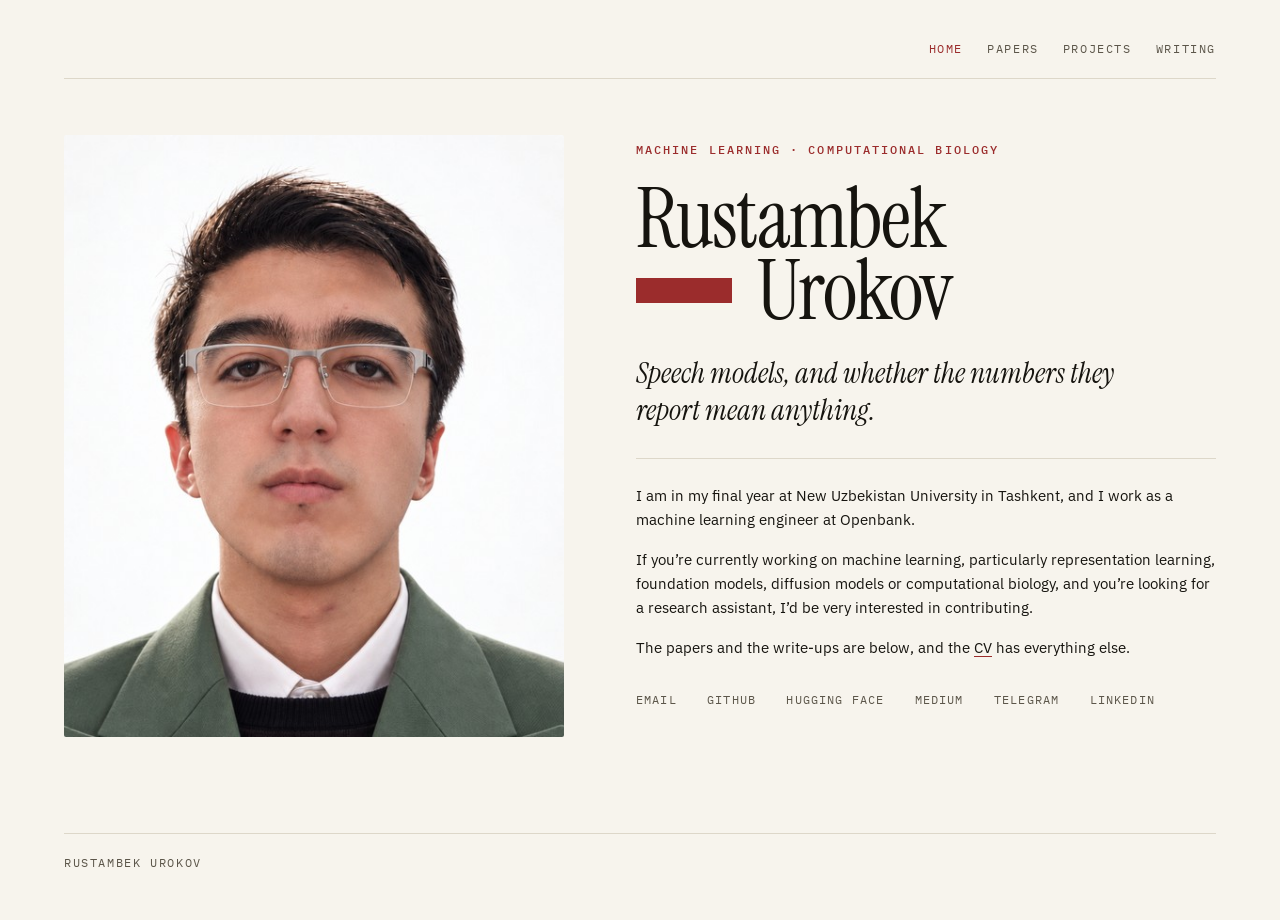
==== index.html @ 9747d891 "Restore the bio that was lost with the server Recovered verbatim from a database dump captured in a " ====
<!doctype html>
<html lang="en">
<head>
<meta charset="utf-8">
<meta name="viewport" content="width=device-width, initial-scale=1">

<meta http-equiv="Content-Security-Policy" content="default-src 'self'; script-src 'self'; style-src 'self'; img-src 'self'; font-src 'self'; form-action 'self'; base-uri 'none'; object-src 'none'">
<meta name="referrer" content="strict-origin-when-cross-origin">
<title>Rustambek Urokov</title>
<meta name="description" content="Undergraduate researcher in machine learning and computational biology at New Uzbekistan University. Held-out evaluation for protein and sequence models.">
<link rel="canonical" href="https://rustambek.org/">
<link rel="alternate" type="application/rss+xml" title="Rustambek Urokov" href="/rss.xml">

<meta property="og:type" content="website">
<meta property="og:site_name" content="Rustambek Urokov">
<meta property="og:title" content="Rustambek Urokov">
<meta property="og:description" content="Undergraduate researcher in machine learning and computational biology at New Uzbekistan University. Held-out evaluation for protein and sequence models.">
<meta property="og:url" content="https://rustambek.org/">
<meta property="og:locale" content="en_US">

<meta property="og:image" content="https://rustambek.org/uploads/1d72f342-a28c-4447-9841-f3e187ed0b8f.jpg">

<meta property="og:image:alt" content="Rustambek Urokov">
<meta name="twitter:card" content="summary_large_image">

<link rel="preload" href="/static/fonts/instrumentserif-400-latin.woff2" as="font" type="font/woff2" crossorigin>
<link rel="preload" href="/static/fonts/ibmplexsans-400-latin.woff2" as="font" type="font/woff2" crossorigin>
<link rel="stylesheet" href="/static/fonts.css">
<link rel="stylesheet" href="/static/prose.css">
<link rel="stylesheet" href="/static/site.css">
<script src="/static/app.js"></script>
</head>
<body>
<a class="skip-link" href="#main">Skip to content</a>

<details class="nav-menu" id="nav-menu">
  <summary><span class="vh">Menu</span></summary>
  <div class="nav-panel">
    <p class="nav-panel-name">Rustambek Urokov</p>
    <nav aria-label="Primary">
      <a href="/" aria-current="page">Home</a>
      <a href="/papers">Papers</a>
      <a href="/projects">Projects</a>
      <a href="/blog">Writing</a>
    </nav>
  </div>
</details>

<header class="site-header">
  <div class="page page-home">
    <div class="masthead">
      
      <nav class="site-nav" aria-label="Primary">
        <a href="/" aria-current="page">Home</a>
        <a href="/papers">Papers</a>
        <a href="/projects">Projects</a>
        <a href="/blog">Writing</a>
      </nav>
    </div>
  </div>
</header>

<main id="main" tabindex="-1">
  <div class="page page-home">

<section class="home-split">
  
  <img class="portrait" src="/uploads/a8c092fd-eb2f-4014-a95a-51be1bc192da.jpg" alt="Rustambek Urokov" width="900" height="1125">
  
  <div class="home-text">
    <p class="kicker">Machine learning · computational biology</p>
    <h1 class="name">
      <span>Rustambek</span>
      <span class="name-2"><i class="mark" aria-hidden="true"></i>Urokov</span>
    </h1>
    <p class="statement">Speech models, and whether the numbers they report mean anything.</p>
    <hr class="hero-rule">
    <div class="prose bio"><p>I am in my final year at New Uzbekistan University in Tashkent, and I work as a machine learning engineer at Openbank.</p>
<p>If you’re currently working on machine learning, particularly representation learning, foundation models, diffusion models or computational biology, and you’re looking for a research assistant, I’d be very interested in contributing.</p>
<p>The papers and the write-ups are below, and the <a href="https://rustambek.org/static/cv.pdf" rel="noopener noreferrer">CV</a> has everything else.</p>
</div>
    
    <ul class="elsewhere">
      
      
      <li><a href="mailto:r.urokov@newuu.uz">Email</a></li>
      
      <li><a href="https://github.com/rustambekurokov">GitHub</a></li>
      
      <li><a href="https://huggingface.co/rustambekurokov">Hugging Face</a></li>
      
      <li><a href="https://medium.com/@urokovrustambek">Medium</a></li>
      
      <li><a href="https://t.me/rustam_urokov">Telegram</a></li>
      
      <li><a href="https://www.linkedin.com/in/rustambek-u-0b0023275/">LinkedIn</a></li>
      
    </ul>
    
  </div>
</section>

  </div>
</main>

<footer class="site-footer">
  <div class="page page-home">
    <p>Rustambek Urokov</p>
  </div>
</footer>
</body>
</html>
---- static/fonts.css ----
/* Self-hosted so the site still makes no third-party request. Instrument Serif and
   IBM Plex are both open-licensed (OFL). Libertinus Math stays: MathML has nothing
   else to fall back to. */
@font-face {
  font-family: "Instrument Serif";
  font-style: normal;
  font-weight: 400;
  font-display: swap;
  src: url(/static/fonts/instrumentserif-400-latin.woff2) format("woff2");
  unicode-range: U+0000-00FF, U+0131, U+0152-0153, U+02BB-02BC, U+02C6, U+02DA, U+02DC, U+0304, U+0308, U+0329, U+2000-206F, U+20AC, U+2122, U+2190-2199, U+2212, U+2215, U+FEFF, U+FFFD;
}
@font-face {
  font-family: "Instrument Serif";
  font-style: normal;
  font-weight: 400;
  font-display: swap;
  src: url(/static/fonts/instrumentserif-400-latin-ext.woff2) format("woff2");
  unicode-range: U+0100-02BA, U+02BD-02C5, U+02C7-02CC, U+02CE-02D7, U+02DD-02FF, U+0304, U+0308, U+0329, U+1D00-1DBF, U+1E00-1E9F, U+1EF2-1EFF, U+2020, U+20A0-20AB, U+20AD-20C0, U+2113, U+2C60-2C7F, U+A720-A7FF;
}
@font-face {
  font-family: "Instrument Serif";
  font-style: italic;
  font-weight: 400;
  font-display: swap;
  src: url(/static/fonts/instrumentserif-400i-latin.woff2) format("woff2");
  unicode-range: U+0000-00FF, U+0131, U+0152-0153, U+02BB-02BC, U+02C6, U+02DA, U+02DC, U+0304, U+0308, U+0329, U+2000-206F, U+20AC, U+2122, U+2190-2199, U+2212, U+2215, U+FEFF, U+FFFD;
}
@font-face {
  font-family: "Instrument Serif";
  font-style: italic;
  font-weight: 400;
  font-display: swap;
  src: url(/static/fonts/instrumentserif-400i-latin-ext.woff2) format("woff2");
  unicode-range: U+0100-02BA, U+02BD-02C5, U+02C7-02CC, U+02CE-02D7, U+02DD-02FF, U+0304, U+0308, U+0329, U+1D00-1DBF, U+1E00-1E9F, U+1EF2-1EFF, U+2020, U+20A0-20AB, U+20AD-20C0, U+2113, U+2C60-2C7F, U+A720-A7FF;
}
@font-face {
  font-family: "IBM Plex Sans";
  font-style: normal;
  font-weight: 100 700;
  font-display: swap;
  src: url(/static/fonts/ibmplexsans-400-latin.woff2) format("woff2");
  unicode-range: U+0000-00FF, U+0131, U+0152-0153, U+02BB-02BC, U+02C6, U+02DA, U+02DC, U+0304, U+0308, U+0329, U+2000-206F, U+20AC, U+2122, U+2190-2199, U+2212, U+2215, U+FEFF, U+FFFD;
}
@font-face {
  font-family: "IBM Plex Sans";
  font-style: normal;
  font-weight: 100 700;
  font-display: swap;
  src: url(/static/fonts/ibmplexsans-400-latin-ext.woff2) format("woff2");
  unicode-range: U+0100-02BA, U+02BD-02C5, U+02C7-02CC, U+02CE-02D7, U+02DD-02FF, U+0304, U+0308, U+0329, U+1D00-1DBF, U+1E00-1E9F, U+1EF2-1EFF, U+2020, U+20A0-20AB, U+20AD-20C0, U+2113, U+2C60-2C7F, U+A720-A7FF;
}
@font-face {
  font-family: "IBM Plex Mono";
  font-style: normal;
  font-weight: 400;
  font-display: swap;
  src: url(/static/fonts/ibmplexmono-400-latin.woff2) format("woff2");
  unicode-range: U+0000-00FF, U+0131, U+0152-0153, U+02BB-02BC, U+02C6, U+02DA, U+02DC, U+0304, U+0308, U+0329, U+2000-206F, U+20AC, U+2122, U+2190-2199, U+2212, U+2215, U+FEFF, U+FFFD;
}
@font-face {
  font-family: "IBM Plex Mono";
  font-style: normal;
  font-weight: 400;
  font-display: swap;
  src: url(/static/fonts/ibmplexmono-400-latin-ext.woff2) format("woff2");
  unicode-range: U+0100-02BA, U+02BD-02C5, U+02C7-02CC, U+02CE-02D7, U+02DD-02FF, U+0304, U+0308, U+0329, U+1D00-1DBF, U+1E00-1E9F, U+1EF2-1EFF, U+2020, U+20A0-20AB, U+20AD-20C0, U+2113, U+2C60-2C7F, U+A720-A7FF;
}
@font-face {
  font-family: "IBM Plex Mono";
  font-style: normal;
  font-weight: 500;
  font-display: swap;
  src: url(/static/fonts/ibmplexmono-500-latin.woff2) format("woff2");
  unicode-range: U+0000-00FF, U+0131, U+0152-0153, U+02BB-02BC, U+02C6, U+02DA, U+02DC, U+0304, U+0308, U+0329, U+2000-206F, U+20AC, U+2122, U+2190-2199, U+2212, U+2215, U+FEFF, U+FFFD;
}
@font-face {
  font-family: "IBM Plex Mono";
  font-style: normal;
  font-weight: 500;
  font-display: swap;
  src: url(/static/fonts/ibmplexmono-500-latin-ext.woff2) format("woff2");
  unicode-range: U+0100-02BA, U+02BD-02C5, U+02C7-02CC, U+02CE-02D7, U+02DD-02FF, U+0304, U+0308, U+0329, U+1D00-1DBF, U+1E00-1E9F, U+1EF2-1EFF, U+2020, U+20A0-20AB, U+20AD-20C0, U+2113, U+2C60-2C7F, U+A720-A7FF;
}
@font-face {
  font-family: "Libertinus Math";
  font-style: normal;
  font-weight: 400;
  font-display: swap;
  src: url(/static/fonts/libertinusmath-400.woff2) format("woff2");
}
---- static/prose.css ----
.prose { font-variant-numeric: oldstyle-nums proportional-nums; }
.prose > :first-child { margin-top: 0; }
.prose > :last-child { margin-bottom: 0; }
.prose p { margin: 0 0 1rem; text-wrap: pretty; }
.prose h2, .prose h3, .prose h4 {
  font-family: var(--font-text); color: var(--ink);
  font-weight: 600; line-height: 1.25; margin: 2rem 0 .6rem;
  text-wrap: balance;
}
.prose h2 { font-size: 1.25rem; }
.prose h3 { font-size: 1.05rem; font-weight: 400; font-style: italic; }
.prose h4 { font-size: .85rem; font-variant-caps: small-caps; letter-spacing: .05em; }
.prose ul, .prose ol { margin: 0 0 1rem; padding-left: 1.4rem; }
.prose li { margin-bottom: .25rem; }
.prose li > p { margin-bottom: .4rem; }
.prose blockquote {
  margin: 1.25rem 0; padding: .1rem 0 .1rem 1rem;
  border-left: 2px solid var(--accent);
}
.prose blockquote > :last-child { margin-bottom: 0; }
.prose code { font-family: var(--font-mono); font-size: .88em; }
.prose pre {
  font-family: var(--font-mono); font-size: .85em; line-height: 1.5;
  overflow-x: auto; padding: .9rem 1.1rem; margin: 1.25rem 0;
  background: var(--code-bg); border-radius: 2px;
}
.prose pre code { font-size: inherit; }
.prose img { max-width: 100%; height: auto; display: block; margin: 1.25rem 0; }
.prose hr { border: 0; border-top: 1px solid var(--rule); margin: 2rem 0; }
.prose table {
  border-collapse: collapse; width: 100%; margin: 1.25rem 0;
  font-size: .95em; font-variant-numeric: lining-nums tabular-nums;
}
.prose th, .prose td { text-align: left; vertical-align: top; padding: .4rem .6rem; border-bottom: 1px solid var(--rule); }
.prose th { font-weight: 400; font-variant-caps: all-small-caps; letter-spacing: .05em; color: var(--muted); }
.prose figure { margin: 1.25rem 0; }
.prose figcaption { font-variant-caps: all-small-caps; letter-spacing: .05em; font-size: .8rem; color: var(--muted); margin-top: .5rem; }
.prose sup { line-height: 0; }
.prose del { color: var(--muted); }
.prose input[type=checkbox] { margin-right: .4rem; }
.prose .footnote-definition { display: flex; gap: .6rem; font-size: .9em; }
.prose .footnote-definition:first-of-type { border-top: 1px solid var(--rule); padding-top: 1rem; margin-top: 2rem; }
.prose .footnote-definition p { margin: 0 0 .5rem; }

math { font-family: var(--font-math); font-size: 1em; }
.math-display { display: block; overflow-x: auto; margin: 1.5rem 0; text-align: center; }
.math-error { color: var(--accent); font-family: var(--font-mono); }

.diagram { margin: 1.25rem 0; overflow-x: auto; }
.diagram svg { max-width: 100%; height: auto; }
.svgbob line, .svgbob path, .svgbob circle, .svgbob rect, .svgbob polygon {
  stroke: var(--ink); stroke-width: 2; stroke-opacity: 1; fill-opacity: 1;
  stroke-linecap: round; stroke-linejoin: miter;
}
.svgbob text {
  white-space: pre; fill: var(--ink);
  font-family: var(--font-mono); font-size: 14px;
}
.svgbob rect.backdrop { stroke: none; fill: var(--bg); }
.svgbob .broken { stroke-dasharray: 8; }
.svgbob .filled { fill: var(--ink); }
.svgbob .bg_filled { fill: var(--bg); stroke-width: 1; }
.svgbob .nofill { fill: var(--bg); }
.svgbob .end_marked_arrow          { marker-end: url(#arrow); }
.svgbob .start_marked_arrow        { marker-start: url(#arrow); }
.svgbob .end_marked_diamond        { marker-end: url(#diamond); }
.svgbob .start_marked_diamond      { marker-start: url(#diamond); }
.svgbob .end_marked_circle         { marker-end: url(#circle); }
.svgbob .start_marked_circle       { marker-start: url(#circle); }
.svgbob .end_marked_open_circle    { marker-end: url(#open_circle); }
.svgbob .start_marked_open_circle  { marker-start: url(#open_circle); }
.svgbob .end_marked_big_open_circle   { marker-end: url(#big_open_circle); }
.svgbob .start_marked_big_open_circle { marker-start: url(#big_open_circle); }
---- static/site.css ----
/* rustambek.org — one bold move (the name), quiet everywhere else.
   Palette and type are the same system as the printed CV: warm paper, cardinal
   accent, Instrument Serif for the name, IBM Plex Sans to read, IBM Plex Mono
   for labels, dates and links. */

:root {
  --bg: #f7f4ed;
  --ink: #16140f;
  --muted: #5c564a;
  --rule: #ddd7c9;
  --accent: #9b2c2c;
  --paper-link: #16140f;
  --meta-link: #9b2c2c;
  --code-bg: #efe9dc;

  --font-display: "Instrument Serif", Georgia, "Times New Roman", serif;
  --font-text: "IBM Plex Sans", system-ui, -apple-system, sans-serif;
  --font-mono: "IBM Plex Mono", ui-monospace, SFMono-Regular, Menlo, monospace;
  --font-math: "Libertinus Math", "STIX Two Math", "Cambria Math", serif;

  --rail: 12rem;      /* the left column: portrait, links, dates */
  --gap: 2.2rem;
  --measure: 33rem;   /* ~58 characters: the CV's column, not a blog's */
  --page-x: 1.75rem;
}

*, *::before, *::after { box-sizing: border-box; }
[hidden] { display: none !important; }

html { background: var(--bg); }
body {
  margin: 0; min-height: 100dvh;
  display: flex; flex-direction: column;
  padding: 0 var(--page-x);
  background: var(--bg); color: var(--ink);
  font-family: var(--font-text); font-size: .9375rem; line-height: 1.6;
  font-kerning: normal;
  -webkit-font-smoothing: antialiased; text-rendering: optimizeLegibility;
}
main { flex: 1 0 auto; padding-top: 3.5rem; }

.vh {
  position: absolute !important;
  width: 1px; height: 1px;
  margin: -1px; padding: 0; border: 0;
  overflow: hidden; clip-path: inset(50%);
  white-space: nowrap;
}
.skip-link {
  position: absolute; left: -9999px; top: 0; z-index: 100;
  font-family: var(--font-mono); font-size: .75rem; letter-spacing: .1em; text-transform: uppercase;
}
.skip-link:focus {
  left: .5rem; top: .5rem;
  background: var(--bg); color: var(--ink);
  padding: .6rem 1rem; text-decoration: none;
  outline: 2px solid var(--accent); outline-offset: 3px;
}
:focus-visible { outline: 2px solid var(--accent); outline-offset: 3px; border-radius: 1px; }
@media (forced-colors: active) { :focus-visible { outline-color: Highlight; } }
main:focus { outline: none; }

a { color: var(--ink); text-decoration: none; background-image: linear-gradient(var(--accent), var(--accent));
    background-size: 100% 1px; background-repeat: no-repeat; background-position: 0 100%; }
a:hover { background-size: 100% 2px; }

.page { width: 100%; max-width: calc(var(--rail) + var(--gap) + var(--measure)); margin-inline: auto; }
/* The home page is a two-column composition around a large portrait, so it needs more room
   than a reading column. Header and footer take the same width there. */
.page-home { max-width: 72rem; }

/* An article has nothing to put in the rail — a date and a name sit above the title — so the
   rail would only push the prose to the right of a page that is otherwise empty. On a post
   the whole page is the reading column instead: wordmark, text and footer share one measure,
   centred. */
.page-reading { max-width: var(--measure); }
.page-reading .row { grid-template-columns: minmax(0, 1fr); column-gap: 0; }
.page-reading .txt { grid-column: 1; }
.row { display: grid; grid-template-columns: var(--rail) minmax(0, 1fr); column-gap: var(--gap); }
.rail { grid-column: 1; margin: 0; }
.txt { grid-column: 2; min-width: 0; }

/* ---------------------------------------------------------------- masthead */

.site-header { padding-top: 2.25rem; }
.masthead {
  display: flex; flex-wrap: wrap; justify-content: space-between; align-items: baseline;
  gap: .5rem 1.5rem; padding-bottom: 1rem; border-bottom: 1px solid var(--rule);
}
.wordmark {
  font-family: var(--font-mono); font-size: .8rem; font-weight: 500;
  letter-spacing: .12em; text-transform: uppercase;
  color: var(--ink); background-image: none;
}
.site-nav {
  display: flex; gap: 1.5rem; margin-left: auto;
  font-family: var(--font-mono); font-size: .72rem; letter-spacing: .14em; text-transform: uppercase;
}
.site-nav a { color: var(--muted); background-image: none; padding: .25rem 0; }
.site-nav a:hover { color: var(--ink); }
.site-nav a[aria-current="page"] { color: var(--accent); }

.nav-menu { display: none; }
.nav-menu > summary {
  list-style: none;
  position: fixed; top: 1.1rem; right: 1rem; z-index: 60;
  display: grid; place-items: center;
  width: 44px; height: 44px; cursor: pointer;
}
.nav-menu > summary::-webkit-details-marker { display: none; }
.nav-menu > summary::before, .nav-menu[open] > summary::after {
  content: ""; grid-area: 1 / 1; place-self: center;
  width: 22px; height: 2px; background: var(--ink);
}
.nav-menu > summary::before { box-shadow: 0 -7px 0 var(--ink), 0 7px 0 var(--ink); }
.nav-menu[open] > summary::before { box-shadow: none; rotate: 45deg; }
.nav-menu[open] > summary::after { rotate: -45deg; }
@media (prefers-reduced-motion: no-preference) {
  .nav-menu > summary::before, .nav-menu > summary::after { transition: rotate .15s ease, box-shadow .15s ease; }
}
.nav-panel {
  position: fixed; inset: 0; z-index: 50; background: var(--bg);
  display: flex; flex-direction: column; align-items: flex-start; justify-content: center;
  gap: 1.75rem; padding: var(--page-x);
}
.nav-panel-name { font-family: var(--font-mono); font-size: .75rem; letter-spacing: .14em; text-transform: uppercase; color: var(--muted); margin: 0; }
.nav-panel nav { display: flex; flex-direction: column; gap: 1rem; }
.nav-panel a { font-family: var(--font-display); font-size: 2.4rem; line-height: 1.1; background-image: none; }
.nav-panel a[aria-current="page"] { color: var(--accent); }

/* ---------------------------------------------------------------- the name */

/* Home: the portrait carries the left half, floor to ceiling. */
.home-split {
  display: grid; grid-template-columns: minmax(0, 31.25rem) minmax(0, 1fr);
  column-gap: 4.5rem; align-items: start;
}
.home-text { min-width: 0; padding-top: .35rem; }
.hero { padding-bottom: 1rem; }
.kicker {
  margin: 0 0 1.4rem;
  font-family: var(--font-mono); font-size: .72rem; font-weight: 500;
  letter-spacing: .18em; text-transform: uppercase; color: var(--accent);
}
.name {
  margin: 0; font-family: var(--font-display); font-weight: 400;
  font-size: clamp(2.9rem, 6.6vw, 5.5rem); line-height: .86; letter-spacing: -0.022em;
}
.name > span { display: block; }
.name-2 { display: flex !important; align-items: center; gap: clamp(.75rem, 2vw, 1.5rem); }
.mark {
  display: block; flex-shrink: 0;
  width: clamp(3.5rem, 7.5vw, 6.5rem); height: clamp(1.1rem, 1.95vw, 1.65rem);
  background: var(--accent);
}

/* The one line that makes the CV read as designed: a sentence, set large and italic,
   between the name and the prose. */
.statement {
  margin: 1.75rem 0 0; max-width: 33rem;
  font-family: var(--font-display); font-style: italic; font-weight: 400;
  font-size: clamp(1.35rem, 2.3vw, 1.875rem); line-height: 1.24; text-wrap: pretty;
}
.hero-rule { margin: 1.85rem 0 1.6rem; height: 1px; background: var(--rule); border: 0; }
.hero-body {
  display: grid; grid-template-columns: var(--rail) minmax(0, 1fr);
  column-gap: var(--gap);
  margin-top: 1.75rem;
}
.hero-rail { grid-column: 1; }
.portrait {
  grid-column: 1; display: block;
  width: 100%; height: clamp(26rem, 47vw, 43.75rem);
  object-fit: cover; object-position: center 20%;
  border-radius: 2px;
}
.hero-text { grid-column: 2; min-width: 0; }
.hero-text .bio p:first-child { margin-top: 0; }
.elsewhere {
  list-style: none; margin: 1.9rem 0 0; padding: 0;
  display: flex; flex-wrap: wrap; gap: .5rem 1.9rem;
  font-family: var(--font-mono); font-size: .72rem; letter-spacing: .1em; text-transform: uppercase;
}
.elsewhere li { margin: 0; }
.rail-label {
  margin: 1.4rem 0 .6rem; font-family: var(--font-mono); font-size: .65rem; font-weight: 500;
  letter-spacing: .18em; text-transform: uppercase; color: var(--accent);
}
.elsewhere a { color: var(--muted); background-image: none; }
.elsewhere a:hover { color: var(--accent); }

/* ---------------------------------------------------------------- sections */

.band { margin-top: 3.25rem; }
.label {
  display: flex; align-items: center; gap: 1rem; margin: 0 0 1.1rem;
  font-family: var(--font-mono); font-size: .72rem; font-weight: 500;
  letter-spacing: .18em; text-transform: uppercase; color: var(--accent);
}
.label::after { content: ""; flex-grow: 1; height: 1px; background: var(--rule); }
.page-title {
  margin: 0 0 2.5rem; font-family: var(--font-display); font-weight: 400;
  font-size: clamp(2.6rem, 8vw, 4.5rem); line-height: .95; letter-spacing: -0.015em;
}
.empty { color: var(--muted); }
.more { margin: 1.75rem 0 0; font-family: var(--font-mono); font-size: .72rem; letter-spacing: .14em; text-transform: uppercase; }
.more a { color: var(--muted); background-image: none; }
.more a::after { content: "\00A0\2192"; color: var(--accent); }
.more a:hover { color: var(--ink); }

.entries { list-style: none; margin: 0; padding: 0; }
.entry {
  display: grid; grid-template-columns: 2.75rem minmax(0, 1fr); column-gap: 1rem;
  padding: 1.15rem 0; border-top: 1px solid var(--rule);
}
.entry:first-child { border-top: 0; padding-top: 0; }
.num { font-family: var(--font-mono); font-size: .72rem; color: var(--accent); padding-top: .32rem; }
.entry-title { margin: 0; font-size: 1rem; font-weight: 500; line-height: 1.4; text-wrap: pretty; }
.entry-title a { background-size: 100% 1px; }
.authors { margin: .35rem 0 0; font-size: .9rem; color: var(--muted); }
.authors strong { font-weight: 500; color: var(--ink); }
.summary { margin: .5rem 0 0; font-size: .92rem; color: var(--muted); text-wrap: pretty; }
.meta { margin: .35rem 0 0; font-family: var(--font-mono); font-size: .7rem; letter-spacing: .06em; color: var(--muted); }
.date { font-family: var(--font-mono); font-size: .72rem; letter-spacing: .06em; color: var(--muted); }
.refs { display: flex; flex-wrap: wrap; gap: .5rem 1rem; margin: .7rem 0 0; }
.chip {
  font-family: var(--font-mono); font-size: .68rem; letter-spacing: .1em; text-transform: uppercase;
  color: var(--meta-link); background-image: none; padding: .3rem 0;
}
.chip::before { content: "["; }
.chip::after { content: "]"; }
.chip:hover { color: var(--ink); }
.ext::after { content: "\00A0\2197"; font-size: .8em; color: var(--accent); }

.year-band { margin-top: 3rem; }
.year-band:first-of-type { margin-top: 0; }
.year {
  margin: 0 0 1.25rem; font-family: var(--font-display); font-weight: 400;
  font-size: 2rem; line-height: 1; color: var(--muted);
}

/* ---------------------------------------------------------------- article */

.article-head { margin-bottom: 2.5rem; }
.post-title {
  margin: .75rem 0 0; font-family: var(--font-display); font-weight: 400;
  font-size: clamp(2rem, 6vw, 3.25rem); line-height: 1.02; letter-spacing: -0.01em; text-wrap: balance;
}
.byline { margin: .9rem 0 0; font-family: var(--font-mono); font-size: .72rem; letter-spacing: .1em; text-transform: uppercase; color: var(--muted); }
.post-list { list-style: none; margin: 0; padding: 0; }
.post-list > li { padding: 1.75rem 0; border-top: 1px solid var(--rule); }
.post-list > li:first-child { border-top: 0; padding-top: 0; }
.excerpt { margin: .5rem 0 0; color: var(--muted); font-size: .95rem; text-wrap: pretty; }

/* ---------------------------------------------------------------- footer */

.site-footer { margin-top: 6rem; }
.site-footer .page {
  border-top: 1px solid var(--rule); padding: 1.25rem 0 3rem;
  font-family: var(--font-mono); font-size: .72rem; letter-spacing: .14em; text-transform: uppercase;
  color: var(--muted);
}
.site-footer p { margin: 0; }

/* ------------------------------------------------- motion, added by script */

/* `pending` is only ever set by the script, on an element it is already observing, so
   nothing can be left invisible if the script does not run. */
.reveal.pending { opacity: 0; transform: translateY(12px); }
.reveal.seen { opacity: 1; transform: none; transition: opacity .7s ease, transform .7s ease; }
@media (prefers-reduced-motion: reduce) {
  .reveal.pending { opacity: 1; transform: none; }
  .reveal.seen { transition: none; }
}

/* ---------------------------------------------------------------- responsive */

@media (max-width: 1100px) {
  .home-split { grid-template-columns: minmax(0, 22rem) minmax(0, 1fr); column-gap: 3rem; }
}
@media (max-width: 900px) { :root { --rail: 8rem; --gap: 1.75rem; } }

@media (max-width: 767px) {
  :root { --rail: 0rem; --measure: 100%; --page-x: 1.25rem; }
  .site-nav { display: none; }
  .nav-menu { display: block; }
  .nav-menu[open] ~ .site-header,
  .nav-menu[open] ~ main,
  .nav-menu[open] ~ .site-footer { display: none; }

  .row, .hero-body, .home-split { grid-template-columns: minmax(0, 1fr); column-gap: 0; }
  .rail, .txt, .portrait, .hero-text, .hero-rail, .home-text { grid-column: 1; }
  .portrait { width: 100%; max-width: 22rem; height: auto; aspect-ratio: 4 / 5; margin-bottom: 2rem; }
  .home-text { padding-top: 0; }
  .elsewhere { gap: .5rem 1.5rem; }
  .site-header { padding-top: 1.25rem; }
  .masthead { padding-right: 3rem; min-height: 2.75rem; }
  main { padding-top: 2.75rem; }
  .hero-body { margin-top: 2.25rem; }
  .band { margin-top: 3.25rem; }
  .entry { grid-template-columns: 2rem minmax(0, 1fr); }
}

@media print {
  body { background: #fff; color: #000; font-size: 11pt; padding: 0; }
  .site-nav, .nav-menu, .skip-link, .more, .elsewhere { display: none; }
  .page { max-width: none; }
  a { color: #000; background-image: none; }
  .mark { background: #000; }
  .site-footer { margin-top: 2rem; }
}
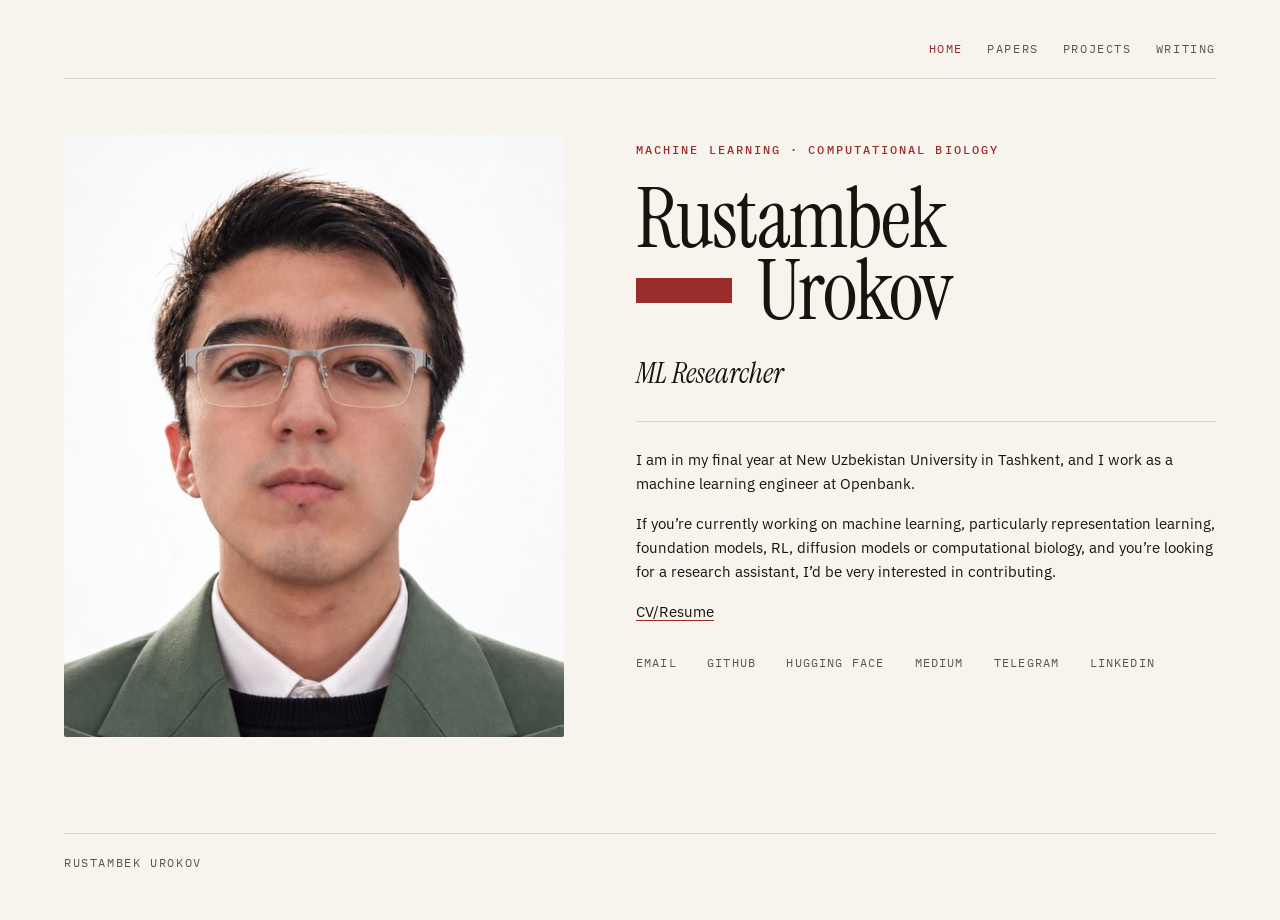
==== commit c198f1de: "Home page: ML Researcher, RL, CV/Resume Three corrections read off a screenshot of the site as it wa" ====
--- a/index.html
+++ b/index.html
@@ -73,11 +73,11 @@
       <span>Rustambek</span>
       <span class="name-2"><i class="mark" aria-hidden="true"></i>Urokov</span>
     </h1>
-    <p class="statement">Speech models, and whether the numbers they report mean anything.</p>
+    <p class="statement">ML Researcher</p>
     <hr class="hero-rule">
     <div class="prose bio"><p>I am in my final year at New Uzbekistan University in Tashkent, and I work as a machine learning engineer at Openbank.</p>
-<p>If you’re currently working on machine learning, particularly representation learning, foundation models, diffusion models or computational biology, and you’re looking for a research assistant, I’d be very interested in contributing.</p>
-<p>The papers and the write-ups are below, and the <a href="https://rustambek.org/static/cv.pdf" rel="noopener noreferrer">CV</a> has everything else.</p>
+<p>If you’re currently working on machine learning, particularly representation learning, foundation models, RL, diffusion models or computational biology, and you’re looking for a research assistant, I’d be very interested in contributing.</p>
+<p><a href="https://rustambek.org/static/cv.pdf" rel="noopener noreferrer">CV/Resume</a></p>
 </div>
     
     <ul class="elsewhere">
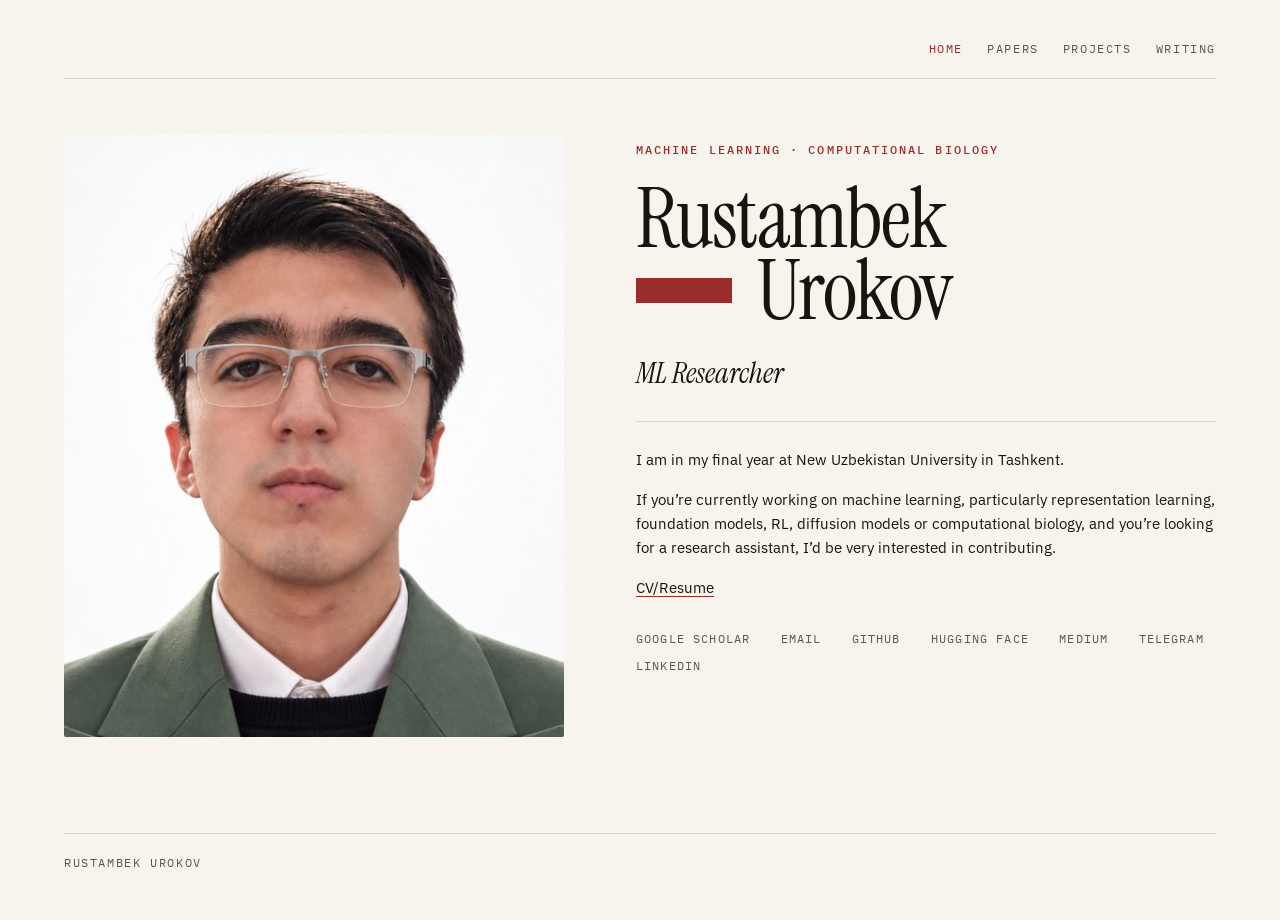
==== commit 0476d547: "Publish site — 2026-10-11 14:46 UTC" ====
--- a/index.html
+++ b/index.html
@@ -75,13 +75,15 @@
     </h1>
     <p class="statement">ML Researcher</p>
     <hr class="hero-rule">
-    <div class="prose bio"><p>I am in my final year at New Uzbekistan University in Tashkent, and I work as a machine learning engineer at Openbank.</p>
+    <div class="prose bio"><p>I am in my final year at New Uzbekistan University in Tashkent.</p>
 <p>If you’re currently working on machine learning, particularly representation learning, foundation models, RL, diffusion models or computational biology, and you’re looking for a research assistant, I’d be very interested in contributing.</p>
 <p><a href="https://rustambek.org/static/cv.pdf" rel="noopener noreferrer">CV/Resume</a></p>
 </div>
     
     <ul class="elsewhere">
       
+      
+      <li><a href="https://scholar.google.com/citations?user=T9JrsUMAAAAJ&#38;hl=en">Google Scholar</a></li>
       
       <li><a href="mailto:r.urokov@newuu.uz">Email</a></li>
       
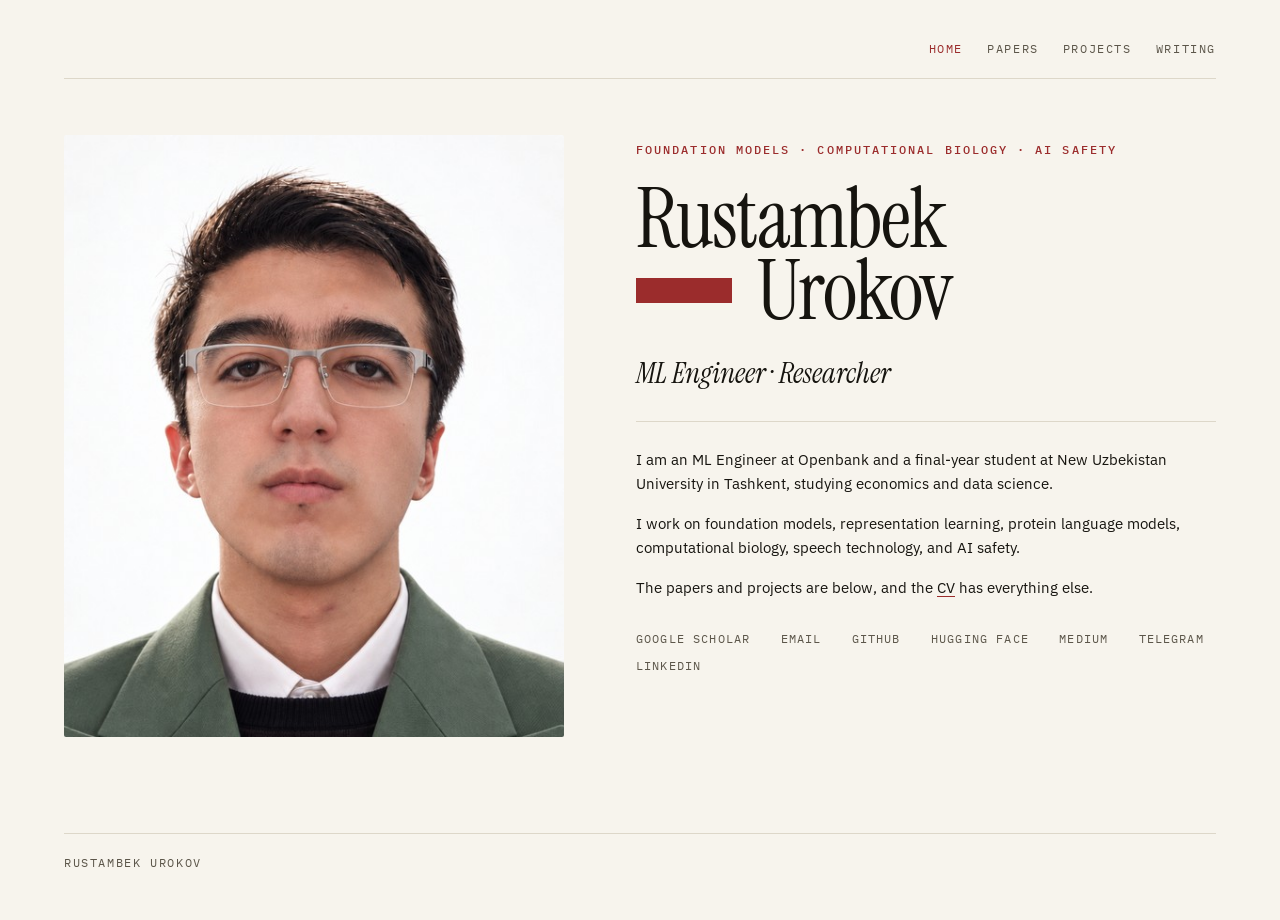
==== commit 547a9f94: "Publish site — 2026-11-12 17:58 UTC" ====
--- a/index.html
+++ b/index.html
@@ -7,14 +7,14 @@
 <meta http-equiv="Content-Security-Policy" content="default-src 'self'; script-src 'self'; style-src 'self'; img-src 'self'; font-src 'self'; form-action 'self'; base-uri 'none'; object-src 'none'">
 <meta name="referrer" content="strict-origin-when-cross-origin">
 <title>Rustambek Urokov</title>
-<meta name="description" content="Undergraduate researcher in machine learning and computational biology at New Uzbekistan University. Held-out evaluation for protein and sequence models.">
+<meta name="description" content="ML Engineer at Openbank and undergraduate researcher working on foundation models, protein language models, computational biology, speech technology, and AI safety.">
 <link rel="canonical" href="https://rustambek.org/">
 <link rel="alternate" type="application/rss+xml" title="Rustambek Urokov" href="/rss.xml">
 
 <meta property="og:type" content="website">
 <meta property="og:site_name" content="Rustambek Urokov">
 <meta property="og:title" content="Rustambek Urokov">
-<meta property="og:description" content="Undergraduate researcher in machine learning and computational biology at New Uzbekistan University. Held-out evaluation for protein and sequence models.">
+<meta property="og:description" content="ML Engineer at Openbank and undergraduate researcher working on foundation models, protein language models, computational biology, speech technology, and AI safety.">
 <meta property="og:url" content="https://rustambek.org/">
 <meta property="og:locale" content="en_US">
 
@@ -68,16 +68,16 @@
   <img class="portrait" src="/uploads/a8c092fd-eb2f-4014-a95a-51be1bc192da.jpg" alt="Rustambek Urokov" width="900" height="1125">
   
   <div class="home-text">
-    <p class="kicker">Machine learning · computational biology</p>
+    <p class="kicker">Foundation models · computational biology · AI safety</p>
     <h1 class="name">
       <span>Rustambek</span>
       <span class="name-2"><i class="mark" aria-hidden="true"></i>Urokov</span>
     </h1>
-    <p class="statement">ML Researcher</p>
+    <p class="statement">ML Engineer · Researcher</p>
     <hr class="hero-rule">
-    <div class="prose bio"><p>I am in my final year at New Uzbekistan University in Tashkent.</p>
-<p>If you’re currently working on machine learning, particularly representation learning, foundation models, RL, diffusion models or computational biology, and you’re looking for a research assistant, I’d be very interested in contributing.</p>
-<p><a href="https://rustambek.org/static/cv.pdf" rel="noopener noreferrer">CV/Resume</a></p>
+    <div class="prose bio"><p>I am an ML Engineer at Openbank and a final-year student at New Uzbekistan University in Tashkent, studying economics and data science.</p>
+<p>I work on foundation models, representation learning, protein language models, computational biology, speech technology, and AI safety.</p>
+<p>The papers and projects are below, and the <a href="https://rustambek.org/static/cv.pdf" rel="noopener noreferrer">CV</a> has everything else.</p>
 </div>
     
     <ul class="elsewhere">
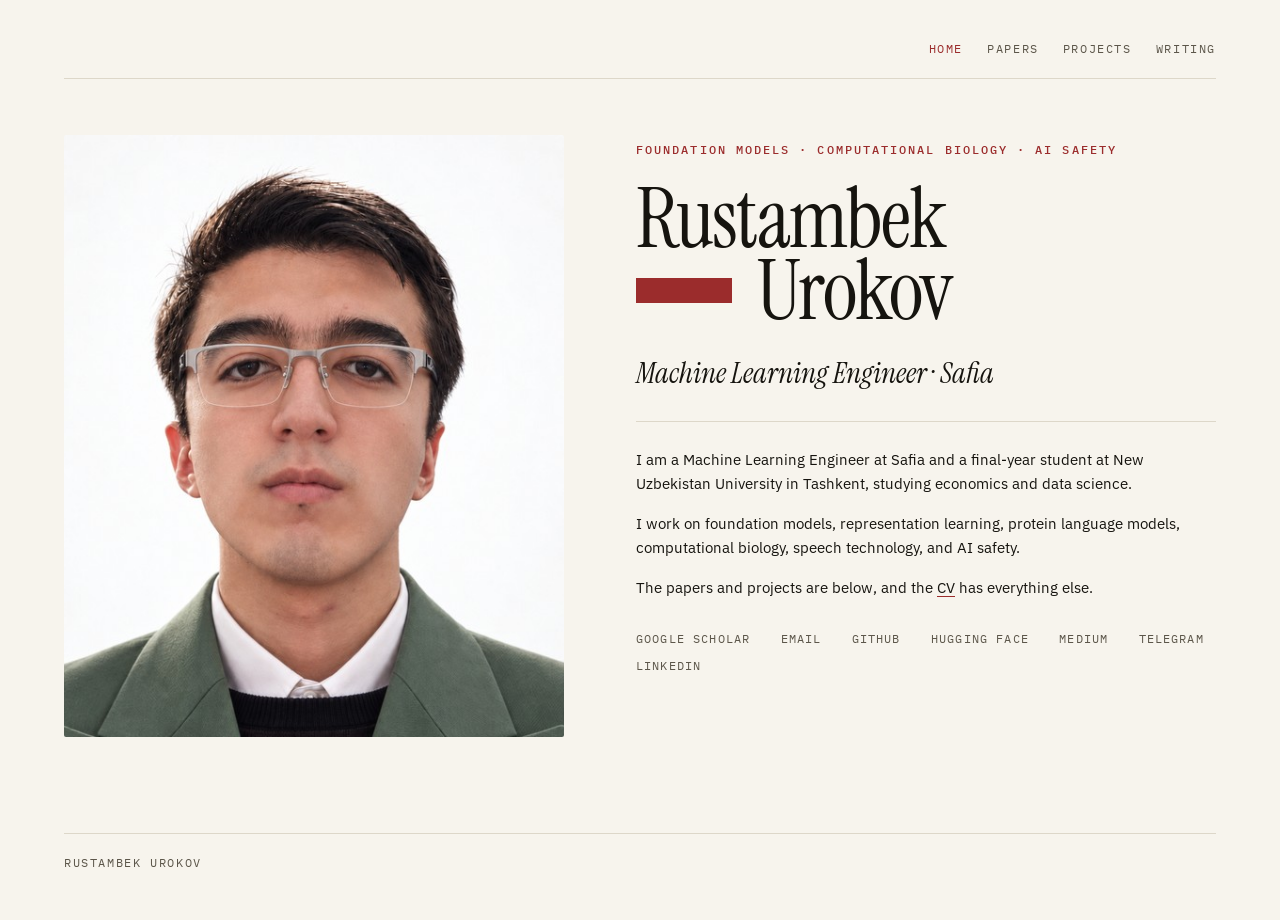
==== commit 5b93596c: "Publish site — 2026-11-12 18:11 UTC" ====
--- a/index.html
+++ b/index.html
@@ -7,14 +7,14 @@
 <meta http-equiv="Content-Security-Policy" content="default-src 'self'; script-src 'self'; style-src 'self'; img-src 'self'; font-src 'self'; form-action 'self'; base-uri 'none'; object-src 'none'">
 <meta name="referrer" content="strict-origin-when-cross-origin">
 <title>Rustambek Urokov</title>
-<meta name="description" content="ML Engineer at Openbank and undergraduate researcher working on foundation models, protein language models, computational biology, speech technology, and AI safety.">
+<meta name="description" content="Machine Learning Engineer at Safia and undergraduate researcher working on foundation models, protein language models, computational biology, speech technology, and AI safety.">
 <link rel="canonical" href="https://rustambek.org/">
 <link rel="alternate" type="application/rss+xml" title="Rustambek Urokov" href="/rss.xml">
 
 <meta property="og:type" content="website">
 <meta property="og:site_name" content="Rustambek Urokov">
 <meta property="og:title" content="Rustambek Urokov">
-<meta property="og:description" content="ML Engineer at Openbank and undergraduate researcher working on foundation models, protein language models, computational biology, speech technology, and AI safety.">
+<meta property="og:description" content="Machine Learning Engineer at Safia and undergraduate researcher working on foundation models, protein language models, computational biology, speech technology, and AI safety.">
 <meta property="og:url" content="https://rustambek.org/">
 <meta property="og:locale" content="en_US">
 
@@ -73,9 +73,9 @@
       <span>Rustambek</span>
       <span class="name-2"><i class="mark" aria-hidden="true"></i>Urokov</span>
     </h1>
-    <p class="statement">ML Engineer · Researcher</p>
+    <p class="statement">Machine Learning Engineer · Safia</p>
     <hr class="hero-rule">
-    <div class="prose bio"><p>I am an ML Engineer at Openbank and a final-year student at New Uzbekistan University in Tashkent, studying economics and data science.</p>
+    <div class="prose bio"><p>I am a Machine Learning Engineer at Safia and a final-year student at New Uzbekistan University in Tashkent, studying economics and data science.</p>
 <p>I work on foundation models, representation learning, protein language models, computational biology, speech technology, and AI safety.</p>
 <p>The papers and projects are below, and the <a href="https://rustambek.org/static/cv.pdf" rel="noopener noreferrer">CV</a> has everything else.</p>
 </div>
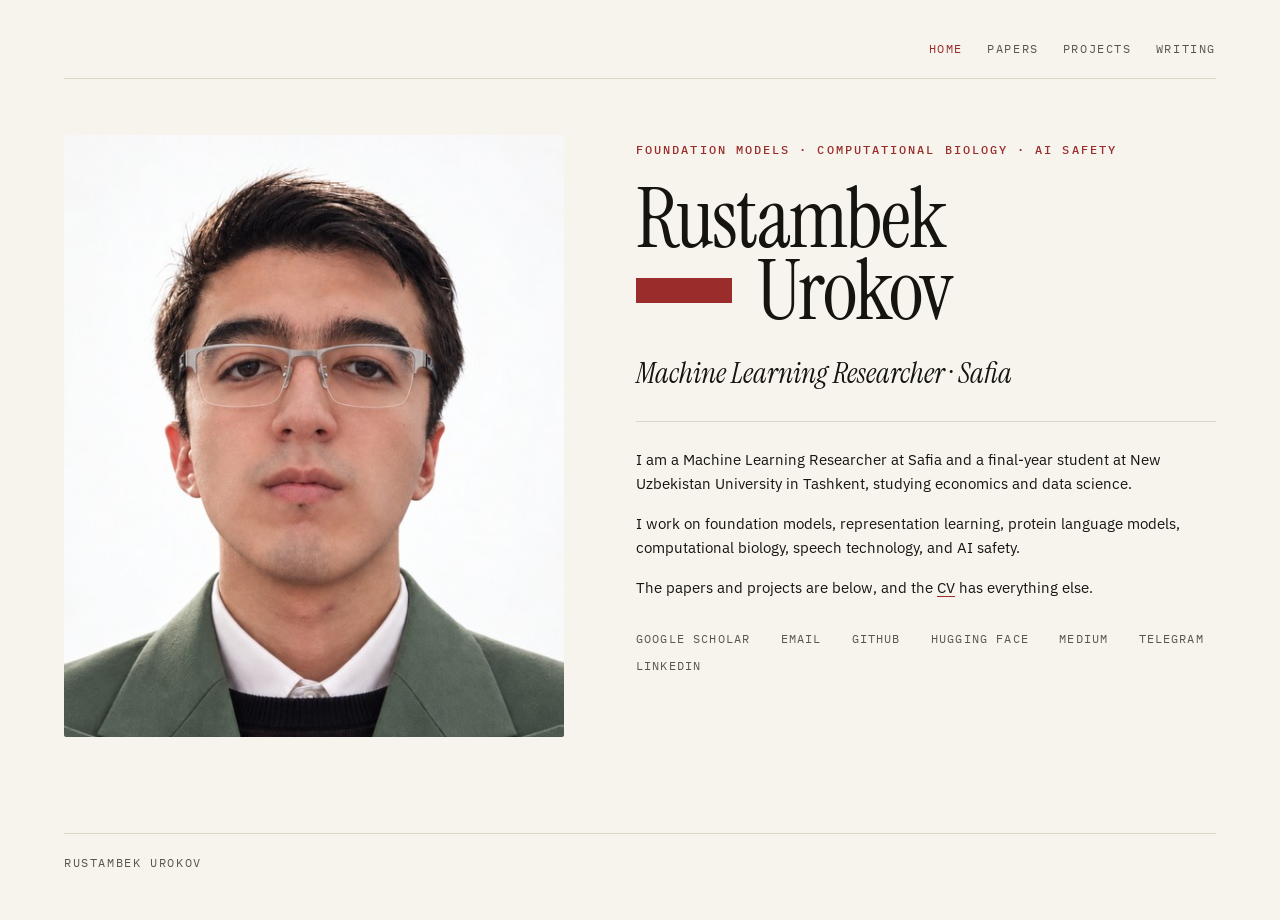
==== commit e5f4b108: "Publish site — 2026-11-12 18:13 UTC" ====
--- a/index.html
+++ b/index.html
@@ -7,14 +7,14 @@
 <meta http-equiv="Content-Security-Policy" content="default-src 'self'; script-src 'self'; style-src 'self'; img-src 'self'; font-src 'self'; form-action 'self'; base-uri 'none'; object-src 'none'">
 <meta name="referrer" content="strict-origin-when-cross-origin">
 <title>Rustambek Urokov</title>
-<meta name="description" content="Machine Learning Engineer at Safia and undergraduate researcher working on foundation models, protein language models, computational biology, speech technology, and AI safety.">
+<meta name="description" content="Machine Learning Researcher at Safia and undergraduate researcher working on foundation models, protein language models, computational biology, speech technology, and AI safety.">
 <link rel="canonical" href="https://rustambek.org/">
 <link rel="alternate" type="application/rss+xml" title="Rustambek Urokov" href="/rss.xml">
 
 <meta property="og:type" content="website">
 <meta property="og:site_name" content="Rustambek Urokov">
 <meta property="og:title" content="Rustambek Urokov">
-<meta property="og:description" content="Machine Learning Engineer at Safia and undergraduate researcher working on foundation models, protein language models, computational biology, speech technology, and AI safety.">
+<meta property="og:description" content="Machine Learning Researcher at Safia and undergraduate researcher working on foundation models, protein language models, computational biology, speech technology, and AI safety.">
 <meta property="og:url" content="https://rustambek.org/">
 <meta property="og:locale" content="en_US">
 
@@ -73,9 +73,9 @@
       <span>Rustambek</span>
       <span class="name-2"><i class="mark" aria-hidden="true"></i>Urokov</span>
     </h1>
-    <p class="statement">Machine Learning Engineer · Safia</p>
+    <p class="statement">Machine Learning Researcher · Safia</p>
     <hr class="hero-rule">
-    <div class="prose bio"><p>I am a Machine Learning Engineer at Safia and a final-year student at New Uzbekistan University in Tashkent, studying economics and data science.</p>
+    <div class="prose bio"><p>I am a Machine Learning Researcher at Safia and a final-year student at New Uzbekistan University in Tashkent, studying economics and data science.</p>
 <p>I work on foundation models, representation learning, protein language models, computational biology, speech technology, and AI safety.</p>
 <p>The papers and projects are below, and the <a href="https://rustambek.org/static/cv.pdf" rel="noopener noreferrer">CV</a> has everything else.</p>
 </div>
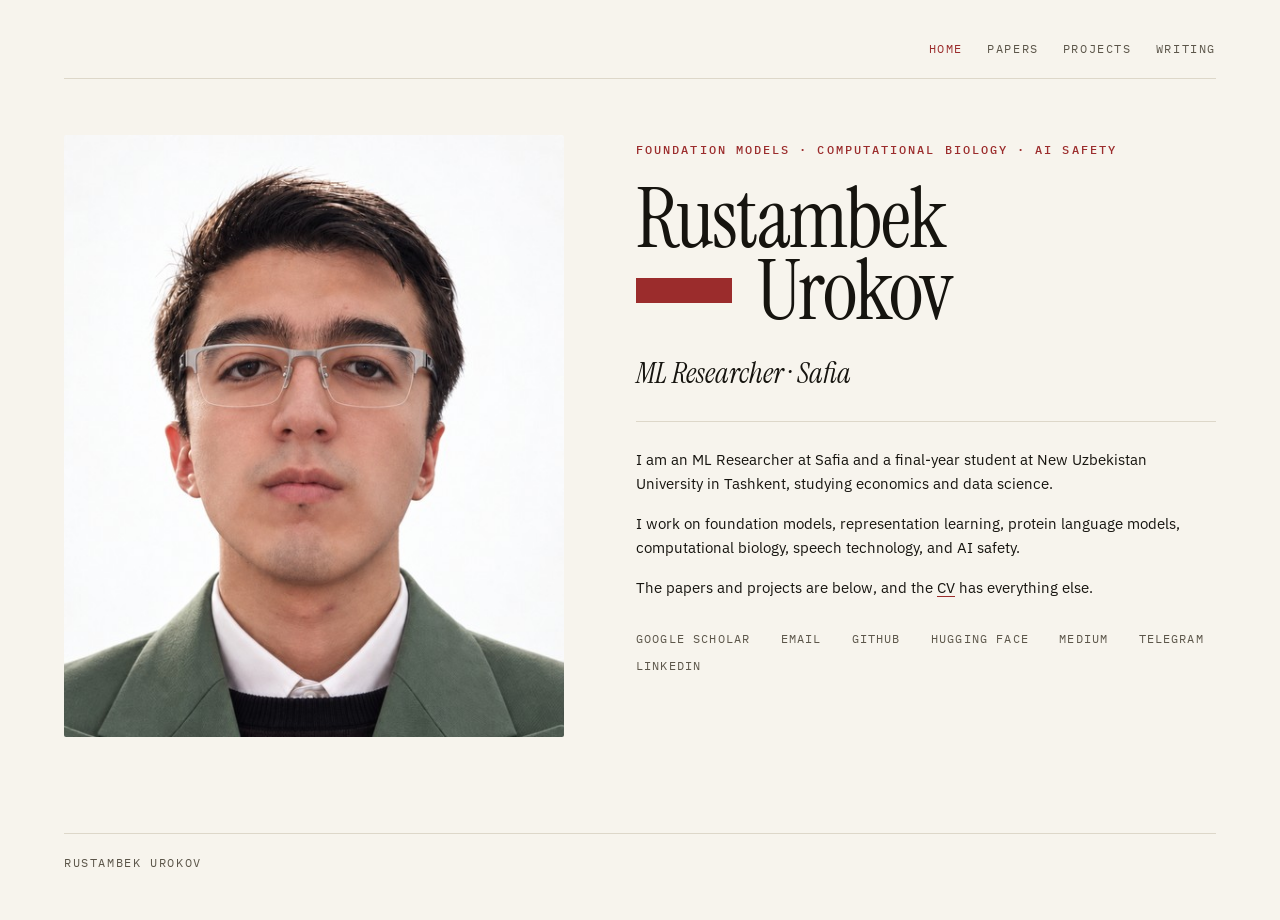
==== commit 93c8cbf0: "Publish site — 2026-11-13 05:43 UTC" ====
--- a/index.html
+++ b/index.html
@@ -7,14 +7,14 @@
 <meta http-equiv="Content-Security-Policy" content="default-src 'self'; script-src 'self'; style-src 'self'; img-src 'self'; font-src 'self'; form-action 'self'; base-uri 'none'; object-src 'none'">
 <meta name="referrer" content="strict-origin-when-cross-origin">
 <title>Rustambek Urokov</title>
-<meta name="description" content="Machine Learning Researcher at Safia and undergraduate researcher working on foundation models, protein language models, computational biology, speech technology, and AI safety.">
+<meta name="description" content="ML Researcher at Safia and undergraduate researcher working on foundation models, protein language models, computational biology, speech technology, and AI safety.">
 <link rel="canonical" href="https://rustambek.org/">
 <link rel="alternate" type="application/rss+xml" title="Rustambek Urokov" href="/rss.xml">
 
 <meta property="og:type" content="website">
 <meta property="og:site_name" content="Rustambek Urokov">
 <meta property="og:title" content="Rustambek Urokov">
-<meta property="og:description" content="Machine Learning Researcher at Safia and undergraduate researcher working on foundation models, protein language models, computational biology, speech technology, and AI safety.">
+<meta property="og:description" content="ML Researcher at Safia and undergraduate researcher working on foundation models, protein language models, computational biology, speech technology, and AI safety.">
 <meta property="og:url" content="https://rustambek.org/">
 <meta property="og:locale" content="en_US">
 
@@ -73,9 +73,9 @@
       <span>Rustambek</span>
       <span class="name-2"><i class="mark" aria-hidden="true"></i>Urokov</span>
     </h1>
-    <p class="statement">Machine Learning Researcher · Safia</p>
+    <p class="statement">ML Researcher · Safia</p>
     <hr class="hero-rule">
-    <div class="prose bio"><p>I am a Machine Learning Researcher at Safia and a final-year student at New Uzbekistan University in Tashkent, studying economics and data science.</p>
+    <div class="prose bio"><p>I am an ML Researcher at Safia and a final-year student at New Uzbekistan University in Tashkent, studying economics and data science.</p>
 <p>I work on foundation models, representation learning, protein language models, computational biology, speech technology, and AI safety.</p>
 <p>The papers and projects are below, and the <a href="https://rustambek.org/static/cv.pdf" rel="noopener noreferrer">CV</a> has everything else.</p>
 </div>
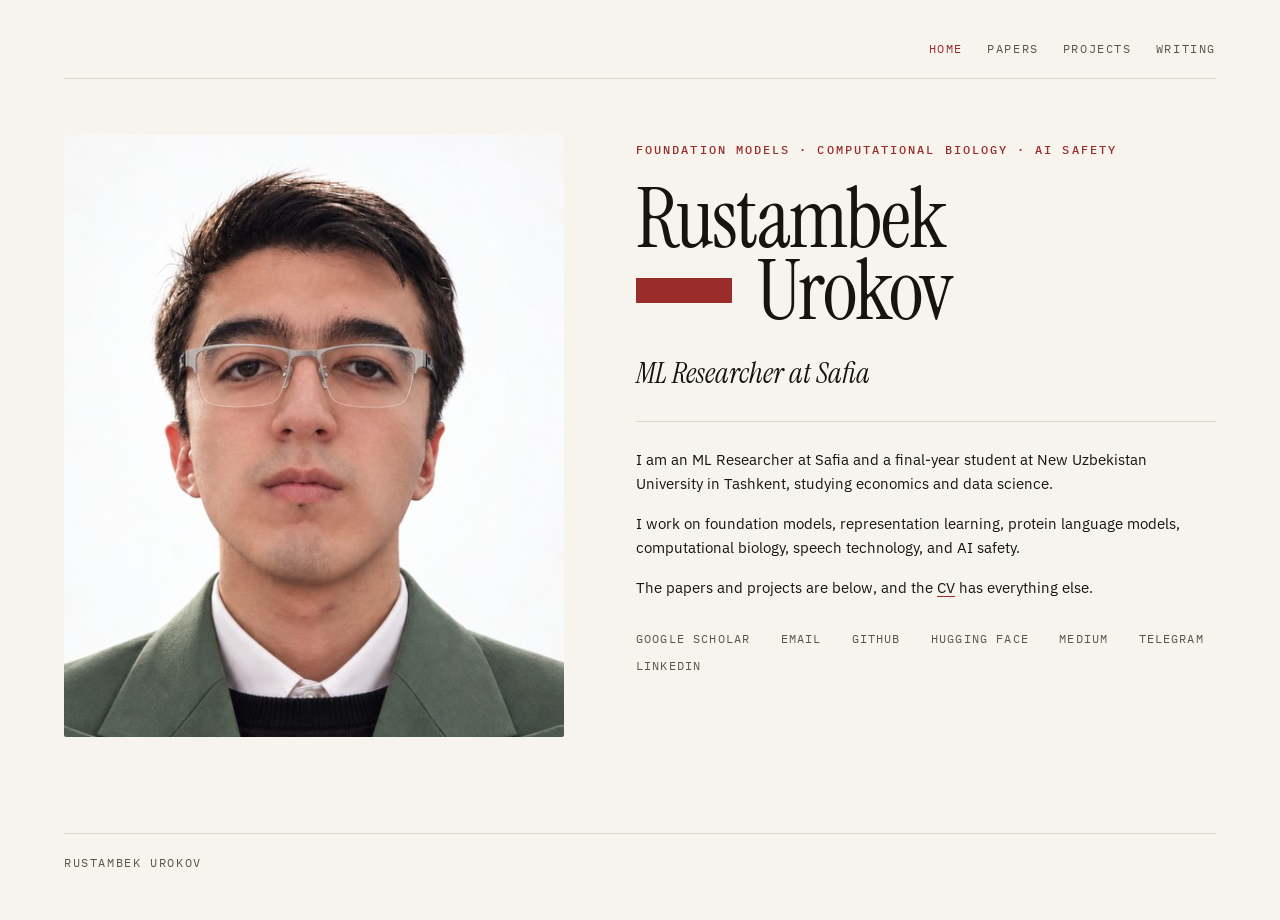
==== commit a9278ad6: "Publish site — 2026-11-13 05:43 UTC" ====
--- a/index.html
+++ b/index.html
@@ -73,7 +73,7 @@
       <span>Rustambek</span>
       <span class="name-2"><i class="mark" aria-hidden="true"></i>Urokov</span>
     </h1>
-    <p class="statement">ML Researcher · Safia</p>
+    <p class="statement">ML Researcher at Safia</p>
     <hr class="hero-rule">
     <div class="prose bio"><p>I am an ML Researcher at Safia and a final-year student at New Uzbekistan University in Tashkent, studying economics and data science.</p>
 <p>I work on foundation models, representation learning, protein language models, computational biology, speech technology, and AI safety.</p>
